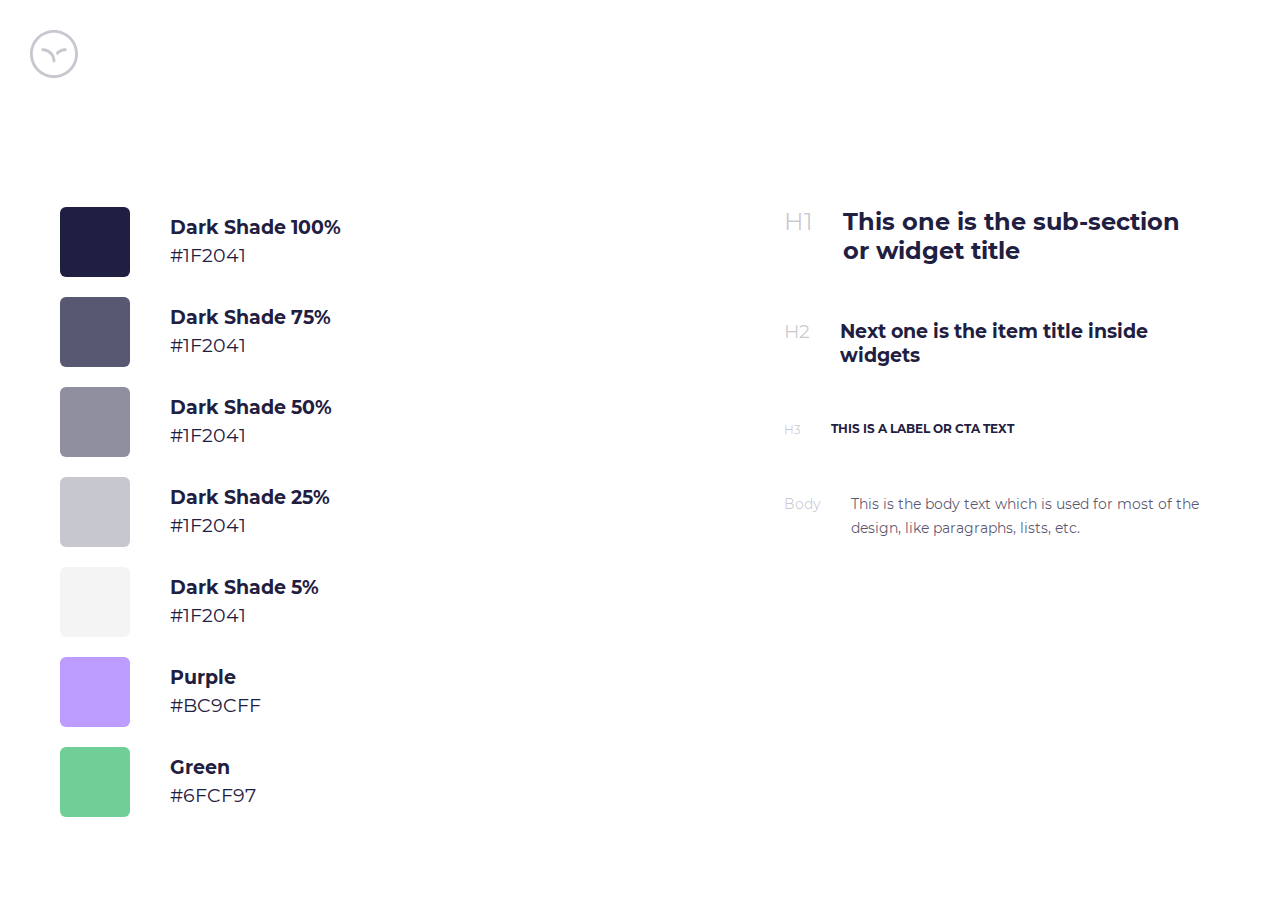
==== colors.html @ f067f7c2 "new" ====
<!DOCTYPE html><html lang="en"><head><meta charset="UTF-8"><meta http-equiv="X-UA-Compatible" content="IE=edge"><meta name="viewport" content="width=device-width,initial-scale=1"><link rel="icon" type="image/png" href="favicon.png" sizes="16x16"><link rel="mask-icon" href="favicon.svg" sizes="16x16"><title>Colors&Type</title><script defer="defer" src="708.9f3102f78ac91b78cd7c.js"></script><script defer="defer" src="main.dc0d7f75c1fcd9dfe112.js"></script><link href="main.75aa2904e94af610af2c.css" rel="stylesheet"></head><body><div class="wrapper"><div class="content"><div class="container"><div class="logo__wrapper"><img class="logo" src="./Logo-2.svg" alt="Logo"></div><div class="colors"><div class="colors__body"><div class="colors__left"><div class="color-item"><div class="color-item__body"><div class="color-item__block color-item__block_dark100"></div><div class="color-item-info"><p class="color-item__text color-item__text_bold">Dark Shade 100%</p><p class="color-item__text">#1F2041</p></div></div></div><div class="color-item"><div class="color-item__body"><div class="color-item__block color-item__block_dark75"></div><div class="color-item-info"><p class="color-item__text color-item__text_bold">Dark Shade 75%</p><p class="color-item__text">#1F2041</p></div></div></div><div class="color-item"><div class="color-item__body"><div class="color-item__block color-item__block_dark50"></div><div class="color-item-info"><p class="color-item__text color-item__text_bold">Dark Shade 50%</p><p class="color-item__text">#1F2041</p></div></div></div><div class="color-item"><div class="color-item__body"><div class="color-item__block color-item__block_dark25"></div><div class="color-item-info"><p class="color-item__text color-item__text_bold">Dark Shade 25%</p><p class="color-item__text">#1F2041</p></div></div></div><div class="color-item"><div class="color-item__body"><div class="color-item__block color-item__block_dark5"></div><div class="color-item-info"><p class="color-item__text color-item__text_bold">Dark Shade 5%</p><p class="color-item__text">#1F2041</p></div></div></div><div class="color-item"><div class="color-item__body"><div class="color-item__block color-item__block_purple"></div><div class="color-item-info"><p class="color-item__text color-item__text_bold">Purple</p><p class="color-item__text">#BC9CFF</p></div></div></div><div class="color-item"><div class="color-item__body"><div class="color-item__block color-item__block_green"></div><div class="color-item-info"><p class="color-item__text color-item__text_bold">Green</p><p class="color-item__text">#6FCF97</p></div></div></div></div><div class="colors__right"><div class="colors__example"><div class="colors__tag">H1</div><h1 class="title-1">This one is the sub-section or widget title</h1></div><div class="colors__example"><div class="colors__tag colors__tag_md">H2</div><h2 class="title-2">Next one is the item title inside widgets</h2></div><div class="colors__example"><div class="colors__tag colors__tag_xl">H3</div><h3 class="title-3">This is a label or CTA text</h3></div><div class="colors__example"><div class="colors__tag colors__tag_sm">Body</div><p class="text">This is the body text which is used for most of the design, like paragraphs, lists, etc.</p></div></div></div></div></div></div><footer class="footer"></footer></div></body></html>
---- main.75aa2904e94af610af2c.css ----
.btn{background:linear-gradient(180deg,#bc9cff,#8ba4f9);background-position:50%;border:none;border-radius:22px;color:#fff;cursor:pointer;display:inline-block;font-size:12px;font-weight:700;min-width:87px;padding:10px 16px;text-align:center;text-decoration:none;text-transform:uppercase}.btn_linear{background:linear-gradient(180deg,#bc9cff,#8ba4f9);color:#fff}.btn_bordered{background:none;background-clip:padding-box,border-box;background-image:linear-gradient(#fff,#fff),linear-gradient(180deg,#bc9cff,#8ba4f9);background-origin:border-box;border:2px solid transparent;color:#bc9cff}.btn_big{display:block;min-width:100%}.btn_with_mr-20{margin-right:20px}.btn_with_arrow{padding-left:53px;padding-right:53px;position:relative}.btn_with_arrow:after{word-wrap:normal;content:"\e900";direction:ltr;display:inline-block;font-family:icons;font-size:24px;font-style:normal;font-weight:400;letter-spacing:normal;line-height:1;position:absolute;right:14px;text-transform:none;top:50%;transform:translateY(-50%);white-space:nowrap}.color-item__body{align-items:center;display:flex;margin-bottom:20px}.color-item__block{border-radius:6px;height:70px;margin-right:40px;width:70px}.color-item__block_dark100{background-color:#1f2041}.color-item__block_dark75{background-color:rgba(31,32,65,.75)}.color-item__block_dark50{background-color:rgba(31,32,65,.5)}.color-item__block_dark25{background-color:rgba(31,32,65,.25)}.color-item__block_dark5{background-color:rgba(31,32,65,.05)}.color-item__block_purple{background-color:#bc9cff}.color-item__block_green{background-color:#6fcf97}.color-item__text{font-size:19px;line-height:28px}.color-item__text_bold{font-weight:700}.header{background-color:#fff}.header__body{display:flex;justify-content:space-between;margin:0 auto;max-width:1190px;padding:0 15px}.header__logo{align-items:center;display:flex;justify-content:center}@media (max-width:767px){.header__logo{display:none}}.header__burger{background-color:transparent;border:none;cursor:pointer;display:none;height:70px;outline:none}.header__burger_active .header__line:first-child{transform:rotate(45deg) translateY(12px)}.header__burger_active .header__line:nth-child(2){transform:scale(0)}.header__burger_active .header__line:nth-child(3){transform:rotate(-45deg) translateY(-12px)}@media (max-width:767px){.header__burger{display:block}}.header__line-wrapper{align-items:center;display:flex;flex-direction:column;justify-content:center}.header__line{background-color:rgba(31,32,65,.75);height:2px;margin-top:7px;transition:.2s;width:27px}.header__main{align-items:center;display:flex}.header__menu{transition:.2s}@media (max-width:767px){.header__menu{opacity:0}.header__menu_active{opacity:1}}.header__actions{align-items:center;display:flex}.header__info{color:rgba(31,32,65,.5);font-size:14px;line-height:17px}@media (max-width:992px){.header__user{display:none}}.header__icon{display:none;text-decoration:none}@media (max-width:992px){.header__icon{display:inline-block}}.header__avatar{height:30px;width:30px}.menu__list{align-items:center;background-color:#fff;display:inline-flex;flex-wrap:wrap;list-style:none;max-width:450px;padding:0 10px 26px}@media (max-width:767px){.menu__list{align-items:flex-start;flex-direction:column;left:5%;margin-top:25px;max-width:1160px;padding-left:20px;position:absolute;right:5%}}.menu__item{color:rgba(31,32,65,.5);cursor:pointer;font-size:1rem;line-height:1,2rem;margin-right:20px;padding-top:26px;position:relative}.menu__link{text-decoration:none}.menu__link,.menu__link:visited{color:rgba(31,32,65,.5)}.menu__link_font_bold{color:rgba(31,32,65,.75);font-weight:700}.menu__submenu{background-color:#fff;display:none;list-style:none;position:absolute;top:50px;width:100px;z-index:5}.menu__submenu_opened{display:block}@media (max-width:767px){.menu__submenu{position:relative;top:10px;width:auto}}.menu__sub-item{padding:5px 8px}.menu__sub-item:hover{background-color:#f3f3f3}.menu__expander{align-items:center;display:inline-block;display:flex}.menu__expander:after{content:"\e902";font-family:icons;padding-left:3px}.text{color:rgba(31,32,65,.75);font-size:14px;line-height:24px}.title-1{color:#1f2041;font-size:24px;line-height:29.2px;max-width:369px}.title-2{font-size:19px;line-height:23.1px}.title-2,.title-3{color:#1f2041;max-width:312px}.title-3{font-size:12px;line-height:14.6px;text-transform:uppercase}.colors{margin:0 auto;max-width:1160px;padding:0 15px}.colors__body{display:flex;justify-content:space-between;padding-top:63px}.colors__example{display:flex;margin-bottom:55px;max-width:436px}.colors__tag{color:rgba(31,32,65,.25);font-size:24px;font-style:normal;font-weight:400;line-height:29px;margin-right:30px;text-align:right}.colors__tag_md{font-size:19px;line-height:23px}.colors__tag_sm{font-size:14px;line-height:24px}.colors__tag_xl{font-size:12px;line-height:15px}.container{margin:0 auto;max-width:1440px}.logo__wrapper{margin-bottom:62px;padding-left:30px;padding-top:30px}.headers{background-color:#e5e5e5;padding-bottom:140px}.headers__example{margin-bottom:40px}@font-face{font-family:Montserrat;font-style:normal;font-weight:400;src:url(3cd786652b8a2e9d41f2.ttf) format("truetype"),url(205957dbc8a37459e7cd.woff) format("woff"),url(15680efee4075e84206b.svg) format("svg")}@font-face{font-family:Montserrat;font-style:normal;font-weight:700;src:url(079ca05d3ded9bc107ab.ttf) format("truetype"),url(7e622c067d4ebe52deea.woff) format("woff"),url(15680efee4075e84206b.svg) format("svg")}@font-face{font-family:icons;font-style:normal;font-weight:400;src:url(b19bc07985ccada2e90a.ttf) format("truetype"),url(57ef3617093ee927c382.woff) format("woff"),url(cd58d38d2fb9ae3f1faa.svg) format("svg")}*{margin:0;padding:0}html{background-color:#fff;color:#1f2041;font-family:Montserrat,Arial,sans-serif;font-size:14px}body,html{height:100%}.wrapper{display:flex;flex-direction:column;min-height:100%}.content{flex:1 0 auto}.footer{flex:0 0 auto}
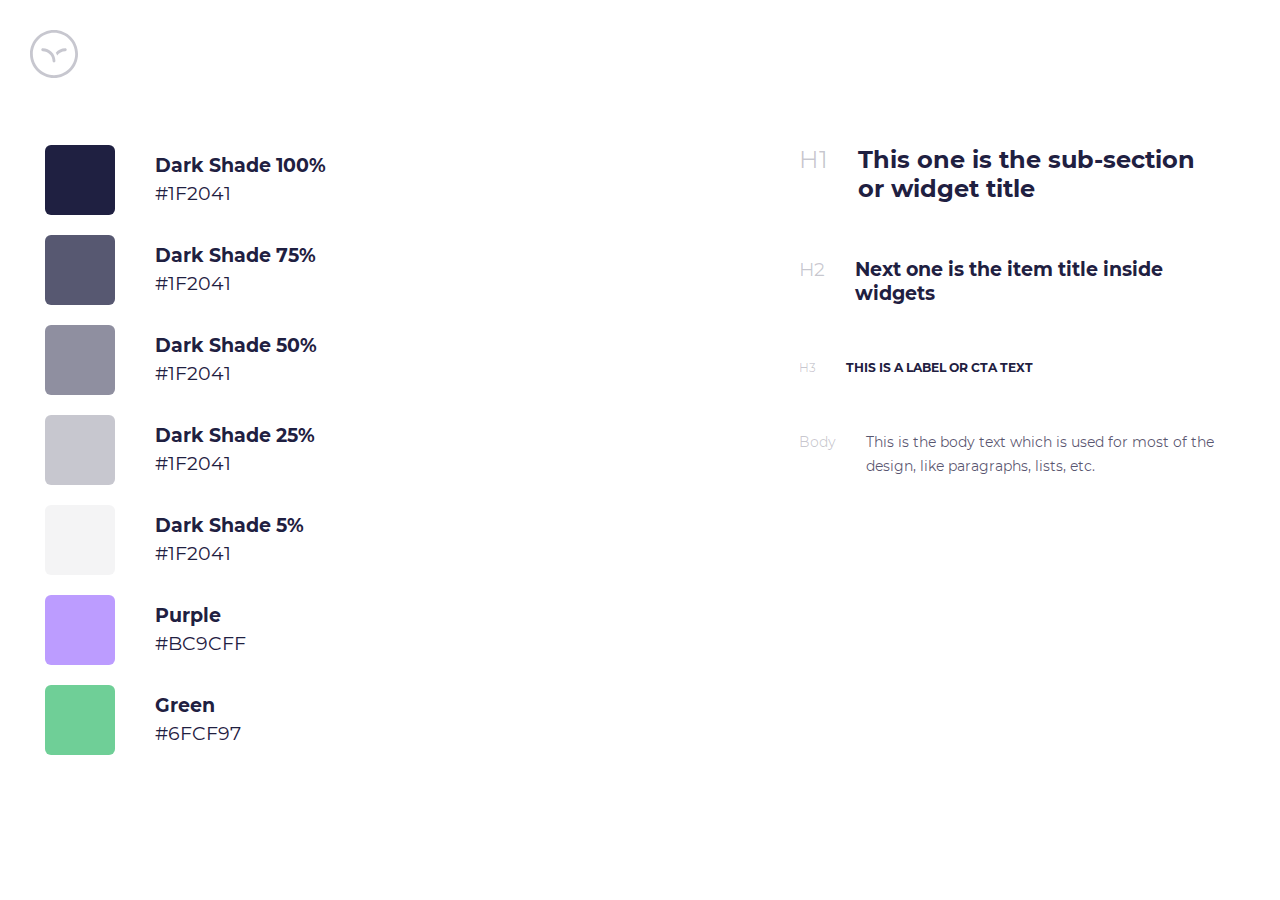
==== commit 9283b633: "new page - landing page" ====
--- a/colors.html
+++ b/colors.html
@@ -1 +1 @@
-<!DOCTYPE html><html lang="en"><head><meta charset="UTF-8"><meta http-equiv="X-UA-Compatible" content="IE=edge"><meta name="viewport" content="width=device-width,initial-scale=1"><link rel="icon" type="image/png" href="favicon.png" sizes="16x16"><link rel="mask-icon" href="favicon.svg" sizes="16x16"><title>Colors&Type</title><script defer="defer" src="708.9f3102f78ac91b78cd7c.js"></script><script defer="defer" src="main.dc0d7f75c1fcd9dfe112.js"></script><link href="main.75aa2904e94af610af2c.css" rel="stylesheet"></head><body><div class="wrapper"><div class="content"><div class="container"><div class="logo__wrapper"><img class="logo" src="./Logo-2.svg" alt="Logo"></div><div class="colors"><div class="colors__body"><div class="colors__left"><div class="color-item"><div class="color-item__body"><div class="color-item__block color-item__block_dark100"></div><div class="color-item-info"><p class="color-item__text color-item__text_bold">Dark Shade 100%</p><p class="color-item__text">#1F2041</p></div></div></div><div class="color-item"><div class="color-item__body"><div class="color-item__block color-item__block_dark75"></div><div class="color-item-info"><p class="color-item__text color-item__text_bold">Dark Shade 75%</p><p class="color-item__text">#1F2041</p></div></div></div><div class="color-item"><div class="color-item__body"><div class="color-item__block color-item__block_dark50"></div><div class="color-item-info"><p class="color-item__text color-item__text_bold">Dark Shade 50%</p><p class="color-item__text">#1F2041</p></div></div></div><div class="color-item"><div class="color-item__body"><div class="color-item__block color-item__block_dark25"></div><div class="color-item-info"><p class="color-item__text color-item__text_bold">Dark Shade 25%</p><p class="color-item__text">#1F2041</p></div></div></div><div class="color-item"><div class="color-item__body"><div class="color-item__block color-item__block_dark5"></div><div class="color-item-info"><p class="color-item__text color-item__text_bold">Dark Shade 5%</p><p class="color-item__text">#1F2041</p></div></div></div><div class="color-item"><div class="color-item__body"><div class="color-item__block color-item__block_purple"></div><div class="color-item-info"><p class="color-item__text color-item__text_bold">Purple</p><p class="color-item__text">#BC9CFF</p></div></div></div><div class="color-item"><div class="color-item__body"><div class="color-item__block color-item__block_green"></div><div class="color-item-info"><p class="color-item__text color-item__text_bold">Green</p><p class="color-item__text">#6FCF97</p></div></div></div></div><div class="colors__right"><div class="colors__example"><div class="colors__tag">H1</div><h1 class="title-1">This one is the sub-section or widget title</h1></div><div class="colors__example"><div class="colors__tag colors__tag_md">H2</div><h2 class="title-2">Next one is the item title inside widgets</h2></div><div class="colors__example"><div class="colors__tag colors__tag_xl">H3</div><h3 class="title-3">This is a label or CTA text</h3></div><div class="colors__example"><div class="colors__tag colors__tag_sm">Body</div><p class="text">This is the body text which is used for most of the design, like paragraphs, lists, etc.</p></div></div></div></div></div></div><footer class="footer"></footer></div></body></html>+<!DOCTYPE html><html lang="en"><head><meta charset="UTF-8"><meta http-equiv="X-UA-Compatible" content="IE=edge"><meta name="viewport" content="width=device-width,initial-scale=1"><link rel="icon" type="image/png" href="favicon.png" sizes="16x16"><link rel="mask-icon" href="favicon.svg" sizes="16x16"><title>Colors&Type</title><script defer="defer" src="800.4c7fa7c1322a6c2f6ba0.js"></script><script defer="defer" src="main.5b679f52142c7e9cd07e.js"></script><link href="main.018ba1a1013f993d94d0.css" rel="stylesheet"></head><body><div class="wrapper"><div class="layout__header"></div><div class="layout__content"><div class="colors"><div class="colors__logo"><img class="logo" src="./Logo-2.svg" alt="Logo"></div><div class="colors__body"><div class="colors__left"><div class="color-item"><div class="color-item__body"><div class="color-item__block color-item__block_dark100"></div><div class="color-item-info"><p class="color-item__text color-item__text_bold">Dark Shade 100%</p><p class="color-item__text">#1F2041</p></div></div></div><div class="color-item"><div class="color-item__body"><div class="color-item__block color-item__block_dark75"></div><div class="color-item-info"><p class="color-item__text color-item__text_bold">Dark Shade 75%</p><p class="color-item__text">#1F2041</p></div></div></div><div class="color-item"><div class="color-item__body"><div class="color-item__block color-item__block_dark50"></div><div class="color-item-info"><p class="color-item__text color-item__text_bold">Dark Shade 50%</p><p class="color-item__text">#1F2041</p></div></div></div><div class="color-item"><div class="color-item__body"><div class="color-item__block color-item__block_dark25"></div><div class="color-item-info"><p class="color-item__text color-item__text_bold">Dark Shade 25%</p><p class="color-item__text">#1F2041</p></div></div></div><div class="color-item"><div class="color-item__body"><div class="color-item__block color-item__block_dark5"></div><div class="color-item-info"><p class="color-item__text color-item__text_bold">Dark Shade 5%</p><p class="color-item__text">#1F2041</p></div></div></div><div class="color-item"><div class="color-item__body"><div class="color-item__block color-item__block_purple"></div><div class="color-item-info"><p class="color-item__text color-item__text_bold">Purple</p><p class="color-item__text">#BC9CFF</p></div></div></div><div class="color-item"><div class="color-item__body"><div class="color-item__block color-item__block_green"></div><div class="color-item-info"><p class="color-item__text color-item__text_bold">Green</p><p class="color-item__text">#6FCF97</p></div></div></div></div><div class="colors__right"><div class="colors__example"><div class="colors__tag">H1</div><h1 class="title-1">This one is the sub-section or widget title</h1></div><div class="colors__example"><div class="colors__tag colors__tag_md">H2</div><h2 class="title-2">Next one is the item title inside widgets</h2></div><div class="colors__example"><div class="colors__tag colors__tag_xl">H3</div><h3 class="title-3">This is a label or CTA text</h3></div><div class="colors__example"><div class="colors__tag colors__tag_sm">Body</div><p class="text">This is the body text which is used for most of the design, like paragraphs, lists, etc.</p></div></div></div></div></div><div class="layout__footer"></div></div></body></html>--- a/main.018ba1a1013f993d94d0.css
+++ b/main.018ba1a1013f993d94d0.css
@@ -0,0 +1 @@
+.accordion__expander{align-items:baseline;cursor:pointer;display:flex;margin-bottom:17px}.accordion__icon{background-color:transparent;border:none;color:rgba(31,32,65,.5);cursor:pointer;margin-left:30px;-webkit-transform-origin:center center;transform-origin:center center;transition-duration:.3s;width:44px}.accordion__icon_active{-webkit-transform:scaleY(-1);transform:scaleY(-1)}.accordion__list{max-height:0;opacity:0;-webkit-transform-origin:top center;transform-origin:top center;transition:.3s ease-in-out;visibility:hidden}.accordion__list_active{max-height:3000px;opacity:1;visibility:visible}.accordion__item{margin-bottom:10px}.advantage__body{align-items:center;display:flex;padding:20px 0;width:280px}.advantage__body_with_border{border-bottom:1px solid rgba(31,32,65,.1)}.advantage__icon{-webkit-text-fill-color:transparent;-moz-text-fill-color:transparent;-webkit-background-clip:text;-moz-background-clip:text;background-image:linear-gradient(180deg,#bc9cff,#8ba4f9);font-size:3.42rem;margin-right:10px}.advantage__name{font-weight:700}.advantage__name,.advantage__text{color:rgba(31,32,65,.75);font-size:1rem;line-height:1.7rem}.bulled-list__item{align-items:baseline;color:rgba(31,32,65,.75);display:flex;font-size:1rem;line-height:1.71rem;margin-bottom:10px;max-width:260px}.bulled-list__circle{background:rgba(31,32,65,.25);border-radius:50%;display:inline-block;flex-shrink:0;height:10px;margin-right:10px;width:10px}.btn{background:linear-gradient(180deg,#bc9cff,#8ba4f9);background-position:50%;border:none;border-radius:22px;box-sizing:border-box;color:#fff;cursor:pointer;display:inline-block;font-size:12px;font-weight:700;min-width:87px;padding:10px 16px;text-align:center;text-decoration:none;text-transform:uppercase}.btn_linear{background:linear-gradient(180deg,#bc9cff,#8ba4f9);color:#fff}.btn_bordered{background:none;background-clip:padding-box,border-box;background-image:linear-gradient(#fff,#fff),linear-gradient(180deg,#bc9cff,#8ba4f9);background-origin:border-box;border:2px solid transparent;color:#bc9cff}.btn_bordered_disabled{background-image:linear-gradient(#fff,#fff),linear-gradient(180deg,rgba(188,156,255,.5),rgba(139,164,249,.5));cursor:auto}.btn_big{display:block;min-width:100%;padding:15px 0}.btn_with_mr-20{margin-right:20px}.btn_with_big_padding{min-width:99px;padding:14px 18px}.btn_with_big_padding_disabled{cursor:auto;opacity:.5}.btn_with_arrow{padding-left:53px;padding-right:53px;position:relative}.btn_with_arrow:after{word-wrap:normal;content:"\e900";direction:ltr;display:inline-block;font-family:icons;font-size:1.3rem;font-style:normal;font-weight:400;letter-spacing:normal;line-height:1;position:absolute;right:14px;text-transform:none;top:50%;-webkit-transform:translateY(-50%);transform:translateY(-50%);white-space:nowrap}.btn_transparent{background-color:transparent;background:none;border:none;color:#bc9cff;cursor:pointer;font-size:.85rem;font-weight:700;line-height:1.07rem;min-width:0;padding:0;text-transform:uppercase}.btn_transparent_hidden{cursor:auto;opacity:0}.btn_transparent_disabled{color:rgba(31,32,65,.5);cursor:auto}.checkbox-toggle__label{color:rgba(31,32,65,.75);cursor:pointer;display:inline-flex;flex-wrap:wrap;font-size:1rem;line-height:1.7rem}.checkbox-toggle__marker{border:1px solid rgba(31,32,65,.25);border-radius:10px;height:20px;margin-right:10px;position:relative;width:40px}.checkbox-toggle__marker:after{background-color:rgba(31,32,65,.25);border-radius:50%;content:"";height:12px;position:absolute;top:50%;-webkit-transform:translateY(-50%) translateX(4px);transform:translateY(-50%) translateX(4px);transition-duration:.2s;width:12px}.checkbox-toggle__input{display:none}.checkbox-toggle__input:checked+.checkbox-toggle__marker{border-color:#bc9cff}.checkbox-toggle__input:checked+.checkbox-toggle__marker:after{background-image:linear-gradient(180deg,#bc9cff,#8ba4f9);-webkit-transform:translateY(-50%) translateX(24px);transform:translateY(-50%) translateX(24px)}.checkbox__label{align-items:flex-start;cursor:pointer;display:flex}.checkbox__input{display:none}.checkbox__input:checked+.checkbox__marker{border-color:#bc9cff}.checkbox__input:checked+.checkbox__marker:after{display:block}.checkbox__marker{background-color:#fff;border:1px solid rgba(31,32,65,.25);border-radius:4px;cursor:pointer;height:20px;margin-right:10px;position:relative;width:20px}.checkbox__marker:after{-webkit-text-fill-color:transparent;-moz-text-fill-color:transparent;-webkit-background-clip:text;-moz-background-clip:text;background-image:linear-gradient(180deg,#bc9cff,#8ba4f9);content:"\e901";display:none;font-family:icons;left:50%;position:absolute;top:40%;-webkit-transform:translateX(-50%) translateY(-50%);transform:translateX(-50%) translateY(-50%);width:1rem}.checkbox__title{color:rgba(31,32,65,.75);font-size:1rem;line-height:1.28rem;margin-bottom:5px}.checkbox__describe{color:rgba(31,32,65,.5);font-size:.875rem;line-height:1rem;max-width:236px}.checkbox__text{color:rgba(31,32,65,.5);font-size:1rem;line-height:1.28rem;max-width:192px}.color-item__body{align-items:center;display:flex;margin-bottom:20px}.color-item__block{border-radius:6px;height:70px;margin-right:40px;width:70px}.color-item__block_dark100{background-color:#1f2041}.color-item__block_dark75{background-color:rgba(31,32,65,.75)}.color-item__block_dark50{background-color:rgba(31,32,65,.5)}.color-item__block_dark25{background-color:rgba(31,32,65,.25)}.color-item__block_dark5{background-color:rgba(31,32,65,.05)}.color-item__block_purple{background-color:#bc9cff}.color-item__block_green{background-color:#6fcf97}.color-item__text{font-size:19px;line-height:28px}.color-item__text_bold{font-weight:700}.comment{max-width:710px}.comment__author{align-items:center;display:flex;margin-bottom:15px}.comment__avatar{border-radius:50%;box-shadow:0 10px 20px rgba(31,32,65,.1);height:48px;margin-right:10px;width:48px}.comment__info{color:rgba(31,32,65,.75);font-size:1rem;line-height:1.71rem}.comment__name{font-weight:700}.comment__content{display:flex}.comment__like{flex-shrink:0;margin-right:14px}.comment__message{color:rgba(31,32,65,.75);font-size:1rem;line-height:1.71rem;max-width:652px}.datepickers-container{left:0;position:absolute;top:0}@media print{.datepickers-container{display:none}}.datepicker{background:#fff;border:1px solid #dbdbdb;border-radius:4px;box-shadow:0 4px 12px rgba(0,0,0,.15);box-sizing:content-box;color:#4a4a4a;font-family:Tahoma,sans-serif;font-size:14px;left:-100000px;opacity:0;position:absolute;transition:opacity .3s ease,left 0s .3s,-webkit-transform .3s ease;transition:opacity .3s ease,transform .3s ease,left 0s .3s;transition:opacity .3s ease,transform .3s ease,left 0s .3s,-webkit-transform .3s ease;width:250px;z-index:100}.datepicker.-from-top-{-webkit-transform:translateY(-8px);transform:translateY(-8px)}.datepicker.-from-right-{-webkit-transform:translateX(8px);transform:translateX(8px)}.datepicker.-from-bottom-{-webkit-transform:translateY(8px);transform:translateY(8px)}.datepicker.-from-left-{-webkit-transform:translateX(-8px);transform:translateX(-8px)}.datepicker.active{opacity:1;-webkit-transform:translate(0);transform:translate(0);transition:opacity .3s ease,left 0s 0s,-webkit-transform .3s ease;transition:opacity .3s ease,transform .3s ease,left 0s 0s;transition:opacity .3s ease,transform .3s ease,left 0s 0s,-webkit-transform .3s ease}.datepicker-inline .datepicker{border-color:#d7d7d7;box-shadow:none;left:auto;opacity:1;position:static;right:auto;-webkit-transform:none;transform:none}.datepicker-inline .datepicker--pointer{display:none}.datepicker--content{box-sizing:content-box;padding:4px}.-only-timepicker- .datepicker--content{display:none}.datepicker--pointer{background:#fff;border-right:1px solid #dbdbdb;border-top:1px solid #dbdbdb;height:10px;position:absolute;width:10px;z-index:-1}.-top-center- .datepicker--pointer,.-top-left- .datepicker--pointer,.-top-right- .datepicker--pointer{top:calc(100% - 4px);-webkit-transform:rotate(135deg);transform:rotate(135deg)}.-right-bottom- .datepicker--pointer,.-right-center- .datepicker--pointer,.-right-top- .datepicker--pointer{right:calc(100% - 4px);-webkit-transform:rotate(225deg);transform:rotate(225deg)}.-bottom-center- .datepicker--pointer,.-bottom-left- .datepicker--pointer,.-bottom-right- .datepicker--pointer{bottom:calc(100% - 4px);-webkit-transform:rotate(315deg);transform:rotate(315deg)}.-left-bottom- .datepicker--pointer,.-left-center- .datepicker--pointer,.-left-top- .datepicker--pointer{left:calc(100% - 4px);-webkit-transform:rotate(45deg);transform:rotate(45deg)}.-bottom-left- .datepicker--pointer,.-top-left- .datepicker--pointer{left:10px}.-bottom-right- .datepicker--pointer,.-top-right- .datepicker--pointer{right:10px}.-bottom-center- .datepicker--pointer,.-top-center- .datepicker--pointer{left:calc(50% - 5px)}.-left-top- .datepicker--pointer,.-right-top- .datepicker--pointer{top:10px}.-left-bottom- .datepicker--pointer,.-right-bottom- .datepicker--pointer{bottom:10px}.-left-center- .datepicker--pointer,.-right-center- .datepicker--pointer{top:calc(50% - 5px)}.datepicker--body{display:none}.datepicker--body.active{display:block}.datepicker--nav{border-bottom:1px solid #efefef;display:flex;justify-content:space-between;min-height:32px;padding:4px}.-only-timepicker- .datepicker--nav{display:none}.datepicker--nav-action,.datepicker--nav-title{align-items:center;cursor:pointer;display:flex;justify-content:center}.datepicker--nav-action{border-radius:4px;-webkit-user-select:none;-ms-user-select:none;user-select:none;width:32px}.datepicker--nav-action:hover{background:#f0f0f0}.datepicker--nav-action.-disabled-{visibility:hidden}.datepicker--nav-action svg{height:32px;width:32px}.datepicker--nav-action path{fill:none;stroke:#9c9c9c;stroke-width:2px}.datepicker--nav-title{border-radius:4px;padding:0 8px}.datepicker--nav-title i{color:#9c9c9c;font-style:normal;margin-left:5px}.datepicker--nav-title:hover{background:#f0f0f0}.datepicker--nav-title.-disabled-{background:none;cursor:default}.datepicker--buttons{border-top:1px solid #efefef;display:flex;padding:4px}.datepicker--button{align-items:center;border-radius:4px;color:#4eb5e6;cursor:pointer;display:inline-flex;flex:1;height:32px;justify-content:center}.datepicker--button:hover{background:#f0f0f0;color:#4a4a4a}.datepicker--cell-day.-other-month-,.datepicker--cell-year.-other-decade-{color:#dedede}.datepicker--cell-day.-other-month-:hover,.datepicker--cell-year.-other-decade-:hover{color:#c5c5c5}.-disabled-.-focus-.datepicker--cell-day.-other-month-,.-disabled-.-focus-.datepicker--cell-year.-other-decade-{color:#dedede}.-selected-.datepicker--cell-day.-other-month-,.-selected-.datepicker--cell-year.-other-decade-{background:#a2ddf6;color:#fff}.-selected-.-focus-.datepicker--cell-day.-other-month-,.-selected-.-focus-.datepicker--cell-year.-other-decade-{background:#8ad5f4}.-in-range-.datepicker--cell-day.-other-month-,.-in-range-.datepicker--cell-year.-other-decade-{background-color:rgba(92,196,239,.1);color:#ccc}.-in-range-.-focus-.datepicker--cell-day.-other-month-,.-in-range-.-focus-.datepicker--cell-year.-other-decade-{background-color:rgba(92,196,239,.2)}.datepicker--cell-day.-other-month-:empty,.datepicker--cell-year.-other-decade-:empty{background:none;border:none}.datepicker--cells{display:flex;flex-wrap:wrap}.datepicker--cell{align-items:center;border-radius:4px;box-sizing:border-box;cursor:pointer;display:flex;height:32px;justify-content:center;position:relative;z-index:1}.datepicker--cell.-focus-{background:#f0f0f0}.datepicker--cell.-current-{color:#4eb5e6}.datepicker--cell.-current-.-focus-{color:#4a4a4a}.datepicker--cell.-current-.-in-range-{color:#4eb5e6}.datepicker--cell.-in-range-{background:rgba(92,196,239,.1);border-radius:0;color:#4a4a4a}.datepicker--cell.-in-range-.-focus-{background-color:rgba(92,196,239,.2)}.datepicker--cell.-disabled-{color:#aeaeae;cursor:default}.datepicker--cell.-disabled-.-focus-{color:#aeaeae}.datepicker--cell.-disabled-.-in-range-{color:#a1a1a1}.datepicker--cell.-disabled-.-current-.-focus-{color:#aeaeae}.datepicker--cell.-range-from-{background-color:rgba(92,196,239,.1);border:1px solid rgba(92,196,239,.5);border-radius:4px 0 0 4px}.datepicker--cell.-range-to-{background-color:rgba(92,196,239,.1);border:1px solid rgba(92,196,239,.5);border-radius:0 4px 4px 0}.datepicker--cell.-range-from-.-range-to-{border-radius:4px}.datepicker--cell.-selected-{border:none}.datepicker--cell.-selected-,.datepicker--cell.-selected-.-current-{background:#5cc4ef;color:#fff}.datepicker--cell.-selected-.-focus-{background:#45bced}.datepicker--cell:empty{cursor:default}.datepicker--days-names{display:flex;flex-wrap:wrap;margin:8px 0 3px}.datepicker--day-name{align-items:center;color:#ff9a19;display:flex;flex:1;font-size:.8em;justify-content:center;text-align:center;text-transform:uppercase}.datepicker--cell-day{width:14.28571%}.datepicker--cells-months{height:170px}.datepicker--cell-month{height:25%;width:33.33%}.datepicker--cells-years,.datepicker--years{height:170px}.datepicker--cell-year{height:33.33%;width:25%}.datepicker-item__dropdowns{display:flex}@media (max-width:370px){.datepicker-item__dropdowns{flex-wrap:wrap}}.datepicker-item__dropdown_with_mr{margin-right:20px}@media (max-width:370px){.datepicker-item__dropdown_with_mr{margin-bottom:20px;margin-right:0}}.datepicker-item__icon_reverse{-webkit-transform:scaleX(-1);transform:scaleX(-1)}.datepicker{box-sizing:border-box;font-family:Montserrat,Arial,sans-serif;font-size:1.15rem;padding:10px 20px 16px;width:320px}@media (max-width:370px){.datepicker{margin-left:-35px;width:280px}}@media (max-width:320px){.datepicker{margin-left:-40px}}.datepicker--content{padding:0}.datepicker--cell{color:rgba(31,32,65,.5);font-size:.85rem;height:40px}.datepicker--cell.-current-{border-radius:50%;font-weight:700}.datepicker--cell.-current-,.datepicker--cell.-current-.-focus-{background-image:linear-gradient(180deg,#6fcf97,#66d2ea);color:#fff}.datepicker--cell.-current-.-in-range-{color:#fff}.datepicker--cell.-focus-{background:none}.datepicker--cell.-selected-{border-radius:50%;font-weight:700}.datepicker--cell.-selected-,.datepicker--cell.-selected-.-focus-{background-image:linear-gradient(180deg,#bc9cff,#8ba4f9)}.datepicker--cell.-range-to-{border:none}.datepicker--cell.-in-range-{background:linear-gradient(180deg,rgba(188,156,255,.25),rgba(139,164,249,.25));color:rgba(31,32,65,.5)}.datepicker--cell.-range-from-{position:relative}.datepicker--cell.-range-from-:after{background-image:linear-gradient(180deg,rgba(188,156,255,.25),rgba(139,164,249,.25));content:"";height:40px;position:absolute;right:0;width:20px}.datepicker--cell.-range-to-{position:relative}.datepicker--cell.-range-to-:before{background-image:linear-gradient(180deg,rgba(188,156,255,.25),rgba(139,164,249,.25));content:"";height:40px;left:0;position:absolute;width:20px}.datepicker--day-name{color:#bc9cff;font-weight:700;height:40px;text-transform:none;width:40px}.datepicker--nav{border-bottom:none;font-size:1.7rem;padding:6px 0 14px}.datepicker--nav-action{color:#bc9cff;width:auto}.datepicker--pointer{display:none}.datepicker--nav-title,.datepicker--nav-title i{color:#1f2041;font-size:1.35rem;font-weight:700}.datepicker--actions{display:flex;justify-content:space-between;margin-top:20px}.dropdown{width:100%}.dropdown__body{box-sizing:border-box}.dropdown__content{cursor:pointer;padding-right:33px}.dropdown__label{cursor:pointer;height:44px;position:relative}.dropdown__label:after{color:rgba(31,32,65,.5);content:"\e903";cursor:pointer;font-family:icons;position:absolute;right:15px;top:50%;-webkit-transform:translateY(-50%);transform:translateY(-50%);z-index:7}.dropdown__title{margin-bottom:5px}.dropdown__input{color:rgba(31,32,65,.75);font-size:1rem;line-height:1.28rem;padding:11.5px 15px;pointer-events:none;position:relative;width:100%;z-index:6}.dropdown__input::-webkit-input-placeholder{color:rgba(31,32,65,.75);line-height:1.28rem}.dropdown__input:-ms-input-placeholder{color:rgba(31,32,65,.75);line-height:1.28rem}.dropdown__input::placeholder{color:rgba(31,32,65,.75);line-height:1.28rem}.expences__item{align-items:baseline;display:flex;justify-content:space-between;margin-bottom:10px}.expences__name{line-height:1.28rem;max-width:220px;width:70%}.expences__name,.expences__price{color:rgba(31,32,65,.75);font-size:1rem;font-weight:500}.expences__price{align-items:flex-start;display:flex;flex-direction:row-reverse;justify-content:space-between;line-height:1.7rem;width:100px}.expences__icon{border:1px solid rgba(31,32,65,.25);border-radius:50%;display:inline-block;height:20px;margin-left:5px;position:relative;width:20px}.expences__icon:after{color:rgba(31,32,65,.25);content:"i";font-size:.875rem;font-weight:700;left:50%;line-height:1rem;position:absolute;top:50%;-webkit-transform:translateX(-50%) translateY(-50%);transform:translateX(-50%) translateY(-50%)}.expences__footer{display:flex;margin-top:30px}.expences__line{border-bottom:1px dashed rgba(31,32,65,.25);flex-grow:1}.expences__title{font-size:1.35rem;line-height:1.64rem}.footer-small{background-color:#fff;padding:120px 0;text-align:center}.footer-small__logo{margin-bottom:20px}.footer-small__text{color:rgba(31,32,65,.75);font-size:1rem;line-height:1.2rem;margin:0 auto 25px;max-width:768px;padding:0 15px}.footer{text-align:center}.footer__wrapper{display:flex;flex-wrap:wrap;justify-content:space-between;margin:0 auto;max-width:1190px;padding:0 15px}@media (max-width:1200px){.footer__wrapper{max-width:700px;order:3}}@media (max-width:576px){.footer__wrapper{align-items:center;flex-direction:column}}.footer__top{background-color:#fff;box-shadow:inset 0 -1px 0 rgba(31,32,65,.2);padding:104px 0 100px}.footer__info{margin-bottom:30px;max-width:260px;text-align:left}.footer__navigation{display:flex;flex-grow:1;justify-content:space-between;max-width:550px}@media (max-width:1200px){.footer__navigation{margin-top:30px;min-width:100%;order:3}}@media (max-width:576px){.footer__navigation{flex-wrap:wrap;margin-top:40px}}.footer__nav-item{margin-right:15px;text-align:left}.footer__nav-item:last-child{margin-right:0}.footer__paragraph{color:rgba(31,32,65,.75);line-height:1.7rem;margin-bottom:20px;margin-top:20px}.footer__link{color:rgba(31,32,65,.5);line-height:1.2rem;text-decoration:none}.footer__subscribtion{max-width:260px;text-align:left}.footer__bottom{height:70px}.footer__block{align-items:center;display:flex;flex-wrap:wrap;justify-content:space-between;margin:0 auto;max-width:1190px;padding:0 15px}@media (max-width:576px){.footer__block{justify-content:center}.footer__copy{min-width:100%}}.header{background-color:#fff;box-shadow:0 10px 20px rgba(31,32,65,.05)}.header__body{display:flex;justify-content:space-between;margin:0 auto;max-width:1190px;padding:0 15px}.header__logo{align-items:center;display:flex;justify-content:center}@media (max-width:767px){.header__logo{display:none}}.header__burger{background-color:transparent;border:none;cursor:pointer;display:none;height:70px;outline:none}.header__burger_active .header__line:first-child{-webkit-transform:rotate(45deg) translateY(12px);transform:rotate(45deg) translateY(12px)}.header__burger_active .header__line:nth-child(2){-webkit-transform:scale(0);transform:scale(0)}.header__burger_active .header__line:nth-child(3){-webkit-transform:rotate(-45deg) translateY(-12px);transform:rotate(-45deg) translateY(-12px)}@media (max-width:767px){.header__burger{display:block}}.header__line-wrapper{align-items:center;display:flex;flex-direction:column;justify-content:center}.header__line{background-color:rgba(31,32,65,.75);height:2px;margin-top:7px;transition:.2s;width:27px}.header__main{align-items:center;display:flex}.header__menu{transition:.2s}@media (max-width:767px){.header__menu{opacity:0;visibility:hidden}.header__menu_active{opacity:1;visibility:visible}}.header__actions{align-items:center;display:flex}.header__info{color:rgba(31,32,65,.5);font-size:14px;line-height:17px}@media (max-width:992px){.header__user{display:none}}.header__icon{display:none;text-decoration:none}@media (max-width:992px){.header__icon{display:inline-block}}.header__avatar{height:30px;width:30px}.form-control{position:relative}.form-control_small{max-width:266px}.form-control__input{border:1px solid rgba(31,32,65,.25);border-radius:4px;box-sizing:border-box;color:rgba(31,32,65,.75);font-size:1rem;letter-spacing:1px;line-height:1.28rem;max-width:320px;outline:none;padding:13px 15px;width:100%}.form-control__input::-webkit-input-placeholder{color:rgba(31,32,65,.25)}.form-control__input:-ms-input-placeholder{color:rgba(31,32,65,.25)}.form-control__input::placeholder{color:rgba(31,32,65,.25)}.form-control__input:focus,.form-control__input:hover,.form-control__input_focused{border-color:rgba(31,32,65,.5);color:rgba(31,32,65,.75)}.form-control__input:focus::-webkit-input-placeholder,.form-control__input:hover::-webkit-input-placeholder,.form-control__input_focused::-webkit-input-placeholder{color:rgba(31,32,65,.75)}.form-control__input:focus:-ms-input-placeholder,.form-control__input:hover:-ms-input-placeholder,.form-control__input_focused:-ms-input-placeholder{color:rgba(31,32,65,.75)}.form-control__input:focus::placeholder,.form-control__input:hover::placeholder,.form-control__input_focused::placeholder{color:rgba(31,32,65,.75)}.form-control__button{-webkit-text-fill-color:transparent;-moz-text-fill-color:transparent;-webkit-background-clip:text;-moz-background-clip:text;background-image:linear-gradient(180deg,#bc9cff,#8ba4f9);border:none;cursor:pointer;font-size:1.7rem;height:44px;position:absolute;right:0;top:50%;-webkit-transform:translateY(-50%);transform:translateY(-50%);width:44px}.like{align-items:baseline;background-color:transparent;border:1px solid rgba(31,32,65,.25);border-radius:10px;box-sizing:border-box;color:rgba(31,32,65,.25);cursor:pointer;display:flex;font-size:.71rem;height:20px;padding:5px;width:40px}.like_active{border-color:#bc9cff;color:#bc9cff}.like__icon{color:rgba(31,32,65,.25);font-size:.71rem;margin-right:7px}.like__icon_active{-webkit-text-fill-color:transparent;-moz-text-fill-color:transparent;-webkit-background-clip:text;-moz-background-clip:text;background-image:linear-gradient(180deg,#bc9cff,#8ba4f9)}.login-card__body{background-color:#fff;border:1px solid rgba(0,0,0,.12);border-radius:4px;box-shadow:0 0 25px rgba(0,0,0,.2);box-sizing:border-box;max-width:380px;padding:40px 30px 30px}.login-card__form{margin-bottom:30px}.login-card__title{margin-bottom:20px}.login-card__input{margin-bottom:10px}.login-card__button{margin-top:20px}.login-card__question{align-items:center;display:flex;flex-wrap:wrap;justify-content:space-between}.login-card__paragraph{color:#000;font-size:1rem;font-weight:500;line-height:1.28rem;margin-bottom:10px}.menu__list{align-items:center;background-color:#fff;display:inline-flex;flex-wrap:wrap;list-style:none;max-width:520px;padding:0 10px 26px}@media (max-width:767px){.menu__list{align-items:flex-start;flex-direction:column;left:5%;margin-top:25px;max-width:1160px;padding-left:20px;position:absolute;right:5%}}.menu__item{color:rgba(31,32,65,.5);cursor:pointer;font-size:1rem;line-height:1,2rem;margin-right:20px;padding-top:26px;position:relative}.menu__link{text-decoration:none}.menu__link,.menu__link:visited{color:rgba(31,32,65,.5)}.menu__link_font_bold{color:rgba(31,32,65,.75);font-weight:700}.menu__submenu{background-color:#fff;display:none;list-style:none;min-width:100px;position:absolute;top:50px;z-index:5}.menu__submenu_opened{display:block}@media (max-width:767px){.menu__submenu{position:relative;top:10px;width:auto}}.menu__sub-item{padding:5px 8px}.menu__sub-item:hover{background-color:#f3f3f3}.menu__expander{align-items:center;display:inline-block;display:flex}.menu__expander:after{content:"\e903";font-family:icons;font-size:.875rem;height:21px;line-height:1.71rem;padding-left:5px;width:24px}.text{color:rgba(31,32,65,.75);font-size:14px;line-height:24px}.pagination__items{align-items:center;display:flex;margin-bottom:10px}.pagination__link{align-items:center;color:rgba(31,32,65,.5);cursor:pointer;display:inline-block;display:flex;font-size:.875rem;height:40px;justify-content:center;line-height:1.07rem;text-decoration:none;width:40px}.pagination__link_current{background-image:linear-gradient(180deg,#bc9cff,#8ba4f9);border-radius:50%;color:#fff;font-weight:700}.pagination__button,.pagination__ellipsis{align-items:center;display:flex;height:40px;justify-content:center;width:40px}.pagination__button{background-image:linear-gradient(180deg,#6fcf97,#66d2ea);border:none;border-radius:50%;box-sizing:border-box;color:#fff;cursor:pointer;font-size:1.3rem;padding:8px}.pagination__info{color:rgba(31,32,65,.75);font-size:1rem;line-height:1.71rem}.quantity-dropdown_small{max-width:266px}.quantity-dropdown__title{margin-bottom:5px}.quantity-dropdown__body{position:relative}.quantity-dropdown__list{background-color:#fff;border:1px solid rgba(31,32,65,.5);border-radius:2px;box-shadow:0 10px 20px rgba(31,32,65,.05);position:absolute;top:43px;width:calc(100% - 1px);z-index:10}.quantity-dropdown__list_hidden{display:none}.quantity-dropdown__list_small{max-width:265px}.quantity-dropdown__items{padding:13px}.quantity-dropdown__item{align-items:center;display:flex;justify-content:space-between;margin-top:8px}.quantity-dropdown__name{word-wrap:break-word;max-width:170px}.quantity-dropdown__actions{align-items:center;display:flex;justify-content:space-between;width:92px}.quantity-dropdown__action{background-color:transparent;border:1px solid rgba(31,32,65,.25);border-radius:50%;color:rgba(31,32,65,.5);cursor:pointer;font-size:1.28rem;height:30px;line-height:1.57rem;vertical-align:center;width:30px}.quantity-dropdown__action_disabled{border:1px solid rgba(31,32,65,.25);cursor:auto;opacity:.38}.quantity-dropdown__buttons{display:flex;justify-content:space-between;margin-top:22px}.radio{display:flex;flex-wrap:wrap}.radio__label{cursor:pointer;display:flex;font-size:1rem;line-height:1.7rem;margin-bottom:5px;margin-right:20px}.radio__input{display:none}.radio__input:checked+.radio__marker:after{background-image:linear-gradient(180deg,#bc9cff,#8ba4f9);border-radius:50%;content:"";height:12px;left:50%;position:absolute;top:50%;-webkit-transform:translateY(-50%) translateX(-50%);transform:translateY(-50%) translateX(-50%);width:12px}.radio__input:checked+.radio__marker{border-color:#bc9cff}.radio__input:checked~.radio__text{color:rgba(31,32,65,.75)}.radio__marker{border:1px solid rgba(31,32,65,.25);border-radius:50%;height:20px;margin-right:10px;position:relative;width:20px}.radio__text{color:rgba(31,32,65,.5)}.noUi-target,.noUi-target *{-webkit-touch-callout:none;-webkit-tap-highlight-color:transparent;-moz-box-sizing:border-box;box-sizing:border-box;-ms-touch-action:none;touch-action:none;-webkit-user-select:none;-ms-user-select:none;-moz-user-select:none;user-select:none}.noUi-target{position:relative}.noUi-base,.noUi-connects{height:100%;position:relative;width:100%;z-index:1}.noUi-connects{overflow:hidden;z-index:0}.noUi-connect,.noUi-origin{position:absolute;right:0;top:0;-ms-transform-origin:0 0;-webkit-transform-origin:0 0;transform-origin:0 0;-webkit-transform-style:preserve-3d;transform-style:flat;will-change:transform;z-index:1}.noUi-connect{height:100%;width:100%}.noUi-origin{height:10%;width:10%}.noUi-txt-dir-rtl.noUi-horizontal .noUi-origin{left:0;right:auto}.noUi-vertical .noUi-origin{width:0}.noUi-horizontal .noUi-origin{height:0}.noUi-handle{-webkit-backface-visibility:hidden;backface-visibility:hidden;position:absolute}.noUi-touch-area{height:100%;width:100%}.noUi-state-tap .noUi-connect,.noUi-state-tap .noUi-origin{-webkit-transition:transform .3s;transition:transform .3s}.noUi-state-drag *{cursor:inherit!important}.noUi-horizontal{height:18px}.noUi-horizontal .noUi-handle{height:28px;right:-17px;top:-6px;width:34px}.noUi-vertical{width:18px}.noUi-vertical .noUi-handle{height:34px;right:-6px;top:-17px;width:28px}.noUi-txt-dir-rtl.noUi-horizontal .noUi-handle{left:-17px;right:auto}.noUi-target{background:#fafafa;border:1px solid #d3d3d3;border-radius:4px;box-shadow:inset 0 1px 1px #f0f0f0,0 3px 6px -5px #bbb}.noUi-connects{border-radius:3px}.noUi-connect{background:#3fb8af}.noUi-draggable{cursor:ew-resize}.noUi-vertical .noUi-draggable{cursor:ns-resize}.noUi-handle{background:#fff;border:1px solid #d9d9d9;border-radius:3px;box-shadow:inset 0 0 1px #fff,inset 0 1px 7px #ebebeb,0 3px 6px -3px #bbb;cursor:default}.noUi-active{box-shadow:inset 0 0 1px #fff,inset 0 1px 7px #ddd,0 3px 6px -3px #bbb}.noUi-handle:after,.noUi-handle:before{background:#e8e7e6;content:"";display:block;height:14px;left:14px;position:absolute;top:6px;width:1px}.noUi-handle:after{left:17px}.noUi-vertical .noUi-handle:after,.noUi-vertical .noUi-handle:before{height:1px;left:6px;top:14px;width:14px}.noUi-vertical .noUi-handle:after{top:17px}[disabled] .noUi-connect{background:#b8b8b8}[disabled].noUi-handle,[disabled] .noUi-handle,[disabled].noUi-target{cursor:not-allowed}.noUi-pips,.noUi-pips *{-moz-box-sizing:border-box;box-sizing:border-box}.noUi-pips{color:#999;position:absolute}.noUi-value{position:absolute;text-align:center;white-space:nowrap}.noUi-value-sub{color:#ccc;font-size:10px}.noUi-marker{background:#ccc;position:absolute}.noUi-marker-large,.noUi-marker-sub{background:#aaa}.noUi-pips-horizontal{height:80px;left:0;padding:10px 0;top:100%;width:100%}.noUi-value-horizontal{-webkit-transform:translate(-50%,50%);transform:translate(-50%,50%)}.noUi-rtl .noUi-value-horizontal{-webkit-transform:translate(50%,50%);transform:translate(50%,50%)}.noUi-marker-horizontal.noUi-marker{height:5px;margin-left:-1px;width:2px}.noUi-marker-horizontal.noUi-marker-sub{height:10px}.noUi-marker-horizontal.noUi-marker-large{height:15px}.noUi-pips-vertical{height:100%;left:100%;padding:0 10px;top:0}.noUi-value-vertical{padding-left:25px;-webkit-transform:translateY(-50%);transform:translateY(-50%)}.noUi-rtl .noUi-value-vertical{-webkit-transform:translateY(50%);transform:translateY(50%)}.noUi-marker-vertical.noUi-marker{height:2px;margin-top:-1px;width:5px}.noUi-marker-vertical.noUi-marker-sub{width:10px}.noUi-marker-vertical.noUi-marker-large{width:15px}.noUi-tooltip{background:#fff;border:1px solid #d9d9d9;border-radius:3px;color:#000;display:block;padding:5px;position:absolute;text-align:center;white-space:nowrap}.noUi-horizontal .noUi-tooltip{bottom:120%;left:50%;-webkit-transform:translate(-50%);transform:translate(-50%)}.noUi-vertical .noUi-tooltip{right:120%;top:50%;-webkit-transform:translateY(-50%);transform:translateY(-50%)}.noUi-horizontal .noUi-origin>.noUi-tooltip{bottom:10px;left:auto;-webkit-transform:translate(50%);transform:translate(50%)}.noUi-vertical .noUi-origin>.noUi-tooltip{right:28px;top:auto;-webkit-transform:translateY(-18px);transform:translateY(-18px)}.range-slider{max-width:266px}.range-slider__header{align-items:center;display:flex;justify-content:space-between;margin-bottom:20px}.range-slider__title{color:#1f2041;font-size:.875rem;font-weight:700;line-height:1.07rem;text-transform:uppercase}.range-slider__info{color:rgba(31,32,65,.5);font-size:.875rem;line-height:1.07rem}.range-slider__input{display:none}.noUi-target{background:#fff;border:1px solid rgba(31,32,65,.25);border-radius:3px;box-shadow:none}.noUi-target .noUi-connects{overflow:visible}.noUi-target .noUi-connect{background:linear-gradient(180deg,#6fcf97,#66d2ea);min-height:6px;position:absolute;top:-1px}.noUi-horizontal{height:6px}.noUi-horizontal .noUi-handle{background:linear-gradient(180deg,#6fcf97,#66d2ea);border:2px solid #fff;border-radius:50%;box-shadow:none;cursor:default;height:16px;right:-8px;top:-6.5px;width:16px}.noUi-horizontal .noUi-handle:after,.noUi-horizontal .noUi-handle:before{width:0}.rating{display:flex}.rating__icon{-webkit-text-fill-color:transparent;background:linear-gradient(180deg,#bc9cff,#8ba4f9);-webkit-background-clip:text;font-family:icons;font-size:1.7rem;line-height:1.42rem}.register-card__body{background-color:#fff;border:1px solid rgba(0,0,0,.12);border-radius:4px;box-shadow:0 0 25px rgba(0,0,0,.2);box-sizing:border-box;max-width:380px;padding:40px 30px 30px}.register-card__form{margin-bottom:30px}.register-card__title{margin-bottom:20px}.register-card__input{margin-bottom:10px}.register-card__date,.register-card__radio{margin-bottom:20px}.register-card__subtitle{margin-bottom:5px}.register-card__checkbox{margin-bottom:24px}.register-card__question{align-items:center;display:flex;flex-wrap:wrap;justify-content:space-between}.register-card__paragraph{color:#000;font-size:1rem;font-weight:500;line-height:1.28rem;margin-bottom:10px}.rent-info{flex-wrap:wrap;justify-content:space-between}.rent-info,.rent-info__number{align-items:baseline;display:flex}.rent-info__title{margin-left:4px;margin-right:8px}.rent-info__title_small{font-size:1.35rem}.rent-info__luxury{color:#bc9cff;font-size:.875rem;font-weight:700;text-transform:uppercase}.rent-info__price{color:rgba(31,32,65,.5);font-size:.875rem;line-height:1.28rem}.rent-info__text{font-size:1rem;font-weight:700}.room-card__body{box-sizing:border-box;max-width:270px}.room-card__gallery{border-radius:4px 4px 0 0;justify-content:space-between;min-height:152px;overflow:hidden}.room-card__button-wrapper,.room-card__gallery{align-items:center;display:flex;position:relative}.room-card__button-wrapper{background-image:linear-gradient(90deg,rgba(0,0,0,.5),transparent 99.99%,rgba(255,255,255,0));height:152px;justify-content:center;width:44px;z-index:1}.room-card__button-wrapper_reversed{-webkit-transform:scaleX(-1);transform:scaleX(-1)}.room-card__button{background-color:transparent;border:none;color:#fff;cursor:pointer;-webkit-transform:rotate(90deg);transform:rotate(90deg)}.room-card__points{bottom:15px;position:absolute;right:15px;z-index:1}.room-card__point{background-color:transparent;border:1px solid #fff;border-radius:50%;cursor:pointer;height:7.5px;margin-right:3.5px;width:7.5px}.room-card__point_filled{background-color:#fff}.room-card__gallery-line{display:flex;height:152px;left:0;min-width:270px;position:absolute;top:0;transition-duration:.3s}.room-card__img{margin:0;width:100%}.room-card__info{background-color:#fff;border-radius:4px;padding:20px 17px 19px 20px}.room-card__rent-info{margin-bottom:12px}.room-card__underline{background:rgba(31,32,65,.1);height:1px;margin:0 auto 8px;width:230px}.room-card__rating{align-items:center;display:flex;justify-content:space-between}.room-card__number{font-weight:700}.room-card__comments{color:rgba(31,32,65,.5);font-size:1rem;line-height:1.28rem}.room-info__body{background-color:#fff;border:1px solid rgba(0,0,0,.12);border-radius:4px;box-shadow:0 0 25px rgba(0,0,0,.2);box-sizing:border-box;max-width:380px;padding:40px 30px 30px}.room-info__top{margin-bottom:23px}.room-info__dates,.room-info__expences,.room-info__guests{margin-bottom:20px}.room-wishes__body{background-color:#fff;border:1px solid rgba(0,0,0,.12);border-radius:4px;box-shadow:0 0 25px rgba(0,0,0,.2);box-sizing:border-box;max-width:380px;padding:40px 30px 30px}.room-wishes__wrapper{max-width:380px}.room-wishes__title{margin-bottom:27px}.room-wishes__settings{margin-bottom:31px}.room-wishes__dates{margin-bottom:23px}.socials__link{-webkit-text-fill-color:transparent;-moz-text-fill-color:transparent;-webkit-background-clip:text;-moz-background-clip:text;background-image:linear-gradient(180deg,#bc9cff,#8ba4f9);font-size:1.7rem;margin-right:20px;text-decoration:none}.socials__link:last-child{margin-right:0}.title-1{color:#1f2041;font-size:24px;line-height:29.2px;max-width:369px}.title-2{font-size:19px;line-height:23.1px}.title-2,.title-3{color:#1f2041;max-width:312px}.title-3{font-size:.875rem;font-weight:700;line-height:1.07rem;text-transform:uppercase}.cards{background-color:#e5e5e5}.cards__logo{margin-bottom:72px;padding-left:30px;padding-top:30px}.cards__body{margin:0 auto;max-width:1190px;padding:0 15px 140px}.cards__row{display:flex;flex-wrap:wrap;justify-content:space-between}.cards__item{margin-bottom:40px}.colors__logo{margin-bottom:63px;padding-left:30px;padding-top:30px}.colors__body{display:flex;justify-content:space-between;margin:0 auto;max-width:1190px;padding:0 15px}.colors__example{display:flex;margin-bottom:55px;max-width:436px}.colors__tag{color:rgba(31,32,65,.25);font-size:24px;font-style:normal;font-weight:400;line-height:29px;margin-right:30px;text-align:right}.colors__tag_md{font-size:19px;line-height:23px}.colors__tag_sm{font-size:14px;line-height:24px}.colors__tag_xl{font-size:12px;line-height:15px}.form-elements{background-color:#fff}.form-elements__logo{margin-bottom:72px;padding-left:30px;padding-top:30px}.form-elements__body{margin:0 auto;max-width:1190px;padding:0 15px 140px}.form-elements__row{display:flex;flex-wrap:wrap;justify-content:space-between}.form-elements__column{width:320px}.form-elements__name{display:flex;justify-content:space-between;margin-bottom:5px}.form-elements__name_small{max-width:266px}.form-elements__name_with_15_mb{margin-bottom:15px}.form-elements__name_with_20_mb{margin-bottom:20px}.form-elements__explanation{color:rgba(31,32,65,.5);font-size:.875rem;line-height:1rem;text-transform:uppercase}.form-elements__item_with_20_mb{margin-bottom:20px}.form-elements__item_with_30_mb{margin-bottom:30px}.form-elements__item_with_40_mb{margin-bottom:40px}.form-elements__item_with_100_mb{margin-bottom:100px}.form-elements__item_with_170_mb{margin-bottom:170px}.form-elements__item_with_195_mb{margin-bottom:195px}.form-elements__item_with_230_mb{margin-bottom:230px}.form-elements__item_with_255_mb{margin-bottom:255px}.form-elements__checkbox{margin-bottom:10px}.form-elements__toggle{margin-bottom:14px}.form-elements__likes{width:90px}.form-elements__button-item,.form-elements__likes,.form-elements__rates{display:flex;justify-content:space-between}.form-elements__button-item{margin-bottom:30px;max-width:220px}.form-elements__big-button{margin-top:30px}.form-elements__footer{align-items:center;display:flex;flex-wrap:wrap;justify-content:space-between}.container{margin:0 auto;max-width:1440px}.headers{background-color:#e5e5e5}.headers__logo{margin-bottom:62px;padding-left:30px;padding-top:30px}.headers__body{padding-bottom:140px}.headers__example{margin-bottom:40px}.landing-page{background-image:url(landing-background.png);background-position:bottom;background-repeat:no-repeat;background-size:cover}.landing-page__body{margin:0 auto;max-width:1190px;padding:70px 15px 20px}.landing-page__text{color:rgba(31,32,65,.75);font-size:1rem;line-height:1.71rem;margin-left:auto;margin-top:320px;max-width:298px;text-align:right}@font-face{font-family:Montserrat;font-style:normal;font-weight:500;src:url(e2d60bc49517598c0ce8.ttf) format("truetype"),url(a0d56804f17c807fc9eb.woff) format("woff"),url(085c2ad575b1b0bc9485.svg) format("svg")}@font-face{font-family:Montserrat;font-style:normal;font-weight:400;src:url(3cd786652b8a2e9d41f2.ttf) format("truetype"),url(205957dbc8a37459e7cd.woff) format("woff"),url(15680efee4075e84206b.svg) format("svg")}@font-face{font-family:Montserrat;font-style:normal;font-weight:700;src:url(079ca05d3ded9bc107ab.ttf) format("truetype"),url(7e622c067d4ebe52deea.woff) format("woff"),url(15680efee4075e84206b.svg) format("svg")}@font-face{font-family:icons;font-style:normal;font-weight:400;src:url(5b7555c20dc5b330018b.ttf) format("truetype"),url(1fa6a016a7359ed4deee.woff) format("woff"),url(cd58d38d2fb9ae3f1faa.svg) format("svg")}[class*=" icon-"]:before,[class^=icon-]:before{-webkit-font-smoothing:antialiased;-moz-osx-font-smoothing:grayscale;font-family:icons!important;font-style:normal;font-variant:normal;font-weight:400;line-height:1;text-transform:none}.icon-arrow_forward:before{content:"\e900"}.icon-check:before{content:"\e901"}.icon-comfort:before{content:"\e902"}.icon-expand_more:before{content:"\e903"}.icon-facebook:before{content:"\e904"}.icon-favorite:before{content:"\e905"}.icon-favorite_border:before{content:"\e906"}.icon-inst:before{content:"\e907"}.icon-location_city:before{content:"\e908"}.icon-smile:before{content:"\e909"}.icon-star:before{content:"\e90a"}.icon-star_border:before{content:"\e90b"}.icon-twitter:before{content:"\e90c"}*{margin:0;padding:0}html{background-color:#fff;color:#1f2041;font-family:Montserrat,Arial,sans-serif;font-size:14px}body,html{height:100%}.wrapper{display:flex;flex-direction:column;min-height:100%}.layout__content{flex:1 0 auto}.layout__footer{flex:0 0 auto}